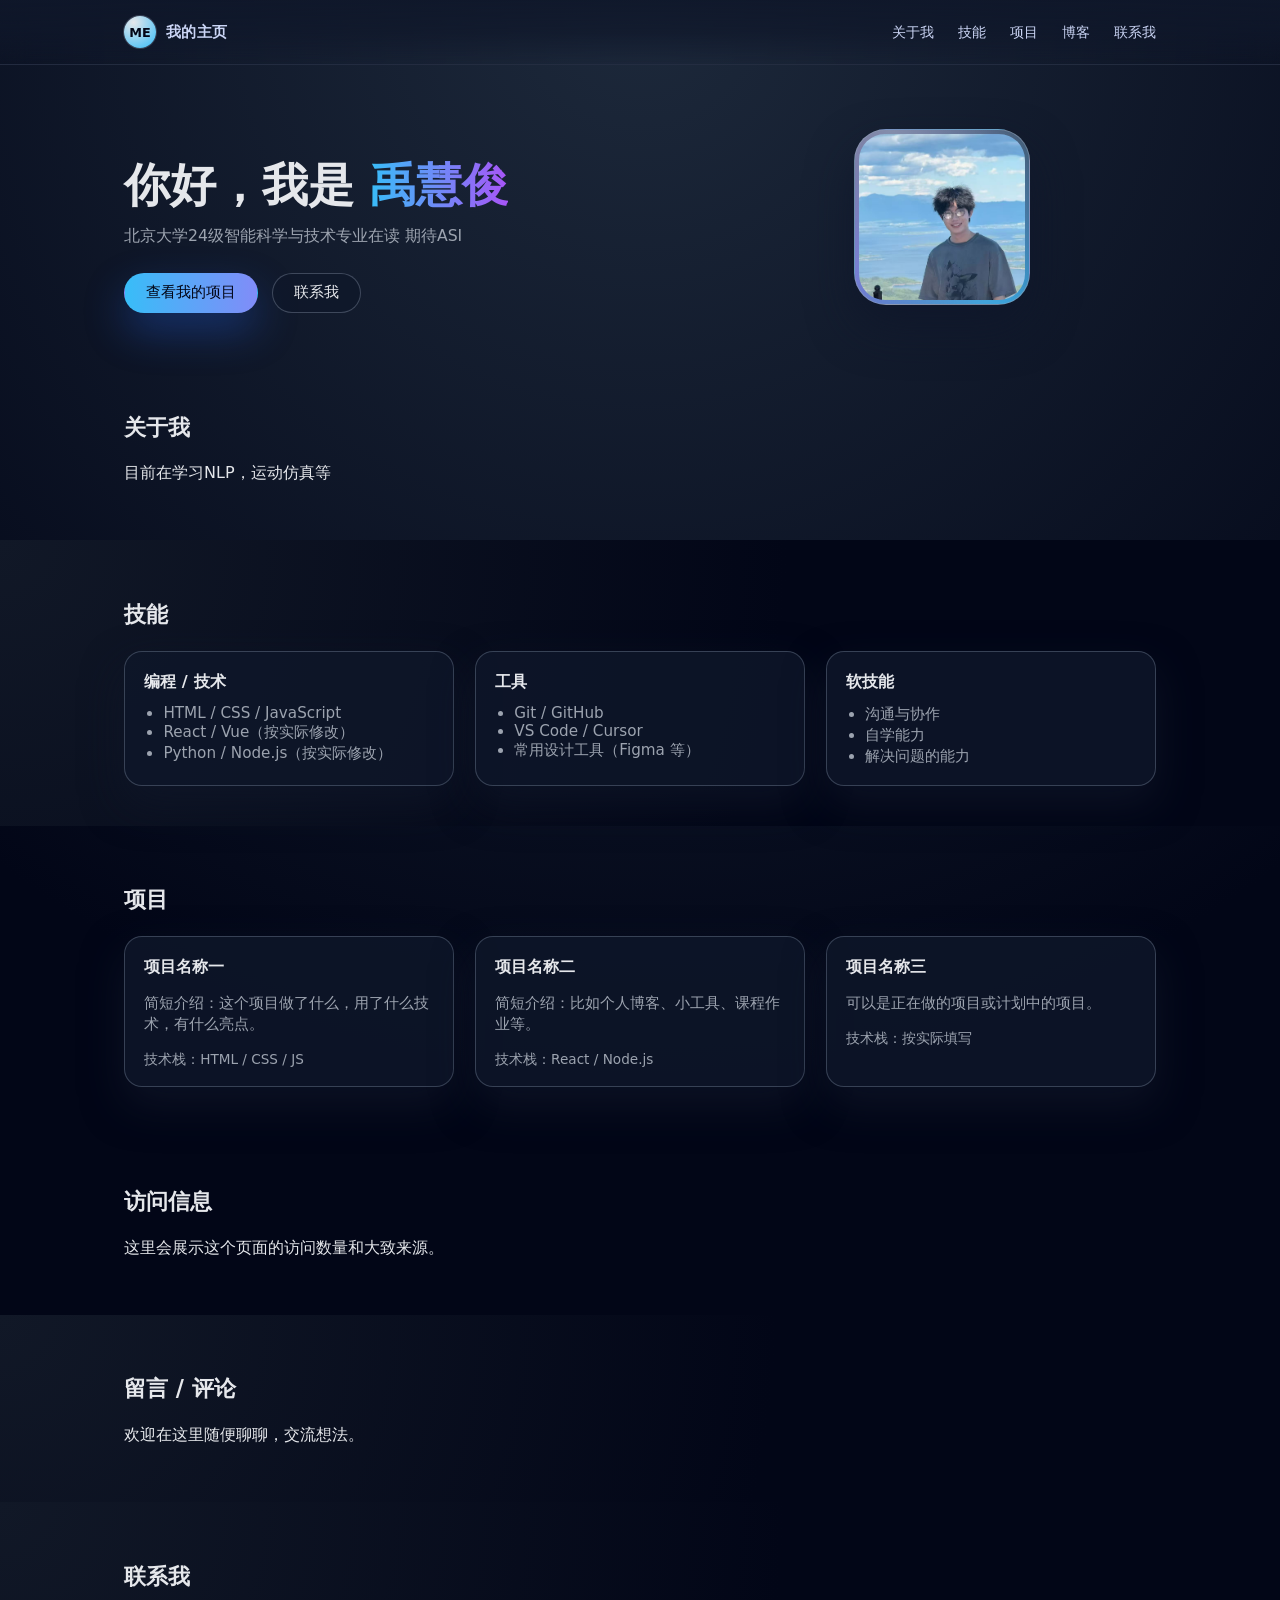
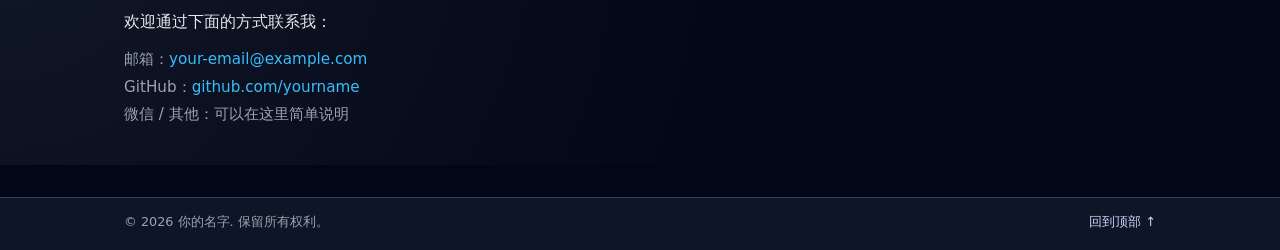
==== index.html @ 92c6ea53 "添加访问统计模块，更新导航链接以包含博客页面" ====
<!DOCTYPE html>
<html lang="zh-CN">
<head>
  <meta charset="UTF-8" />
  <title>我的个人主页</title>
  <meta name="viewport" content="width=device-width, initial-scale=1" />
  <link rel="stylesheet" href="styles.css" />
  <script defer src="https://cloud.umami.is/script.js" data-website-id="895eb124-fd39-4871-87b5-2815db53ff00"></script>
</head>
<body>
  <header class="site-header">
    <div class="container header-content">
      <div class="logo">
        <span class="logo-mark">ME</span>
        <span class="logo-text">我的主页</span>
      </div>
      <nav class="nav">
        <a href="#about">关于我</a>
        <a href="#skills">技能</a>
        <a href="#projects">项目</a>
        <a href="blog.html">博客</a>
        <a href="#contact">联系我</a>
      </nav>
      <button class="nav-toggle" id="navToggle">☰</button>
    </div>
  </header>

  <main>
    <!-- Hero 区 -->
    <section class="hero" id="top">
      <div class="container hero-content">
        <div class="hero-text">
          <h1>你好，我是 <span class="highlight">禹慧俊</span></h1>
          <p class="hero-subtitle">
            北京大学24级智能科学与技术专业在读
            期待ASI
          </p>
          <div class="hero-actions">
            <a href="#projects" class="btn primary">查看我的项目</a>
            <a href="#contact" class="btn secondary">联系我</a>
          </div>
        </div>
        <div class="hero-avatar">
          <div class="avatar-frame">
            <img src="个人照片.jpg" alt="密云水库拍" class="avatar-image" />
          </div>
        </div>
      </div>
    </section>

    <!-- 关于我 -->
    <section class="section" id="about">
      <div class="container">
        <h2 class="section-title">关于我</h2>
        <p>
          目前在学习NLP，运动仿真等
        </p>
      </div>
    </section>

    <!-- 技能 -->
    <section class="section section-alt" id="skills">
      <div class="container">
        <h2 class="section-title">技能</h2>
        <div class="skills-grid">
          <div class="card">
            <h3>编程 / 技术</h3>
            <ul>
              <li>HTML / CSS / JavaScript</li>
              <li>React / Vue（按实际修改）</li>
              <li>Python / Node.js（按实际修改）</li>
            </ul>
          </div>
          <div class="card">
            <h3>工具</h3>
            <ul>
              <li>Git / GitHub</li>
              <li>VS Code / Cursor</li>
              <li>常用设计工具（Figma 等）</li>
            </ul>
          </div>
          <div class="card">
            <h3>软技能</h3>
            <ul>
              <li>沟通与协作</li>
              <li>自学能力</li>
              <li>解决问题的能力</li>
            </ul>
          </div>
        </div>
      </div>
    </section>

    <!-- 项目 -->
    <section class="section" id="projects">
      <div class="container">
        <h2 class="section-title">项目</h2>
        <div class="projects-grid">
          <article class="card project-card">
            <h3>项目名称一</h3>
            <p>简短介绍：这个项目做了什么，用了什么技术，有什么亮点。</p>
            <div class="project-meta">
              <span>技术栈：HTML / CSS / JS</span>
            </div>
          </article>

          <article class="card project-card">
            <h3>项目名称二</h3>
            <p>简短介绍：比如个人博客、小工具、课程作业等。</p>
            <div class="project-meta">
              <span>技术栈：React / Node.js</span>
            </div>
          </article>

          <article class="card project-card">
            <h3>项目名称三</h3>
            <p>可以是正在做的项目或计划中的项目。</p>
            <div class="project-meta">
              <span>技术栈：按实际填写</span>
            </div>
          </article>
        </div>
      </div>
    </section>

    <!-- 访问统计 -->
    <section class="section" id="stats">
      <div class="container">
        <h2 class="section-title">访问信息</h2>
        <p>这里会展示这个页面的访问数量和大致来源。</p>
        <div id="visit-stats">
          <!-- TODO: 在这里接入 Umami / Cloudflare 等统计脚本，显示访问次数 -->
        </div>
        <div id="visit-map">
          <!-- TODO: 在这里嵌入统计服务提供的世界地图组件 -->
        </div>
      </div>
    </section>

    <!-- 评论区 -->
    <section class="section section-alt" id="comments">
      <div class="container">
        <h2 class="section-title">留言 / 评论</h2>
        <p>欢迎在这里随便聊聊，交流想法。</p>
        <div id="comments-root">
          <!-- TODO: 在这里接入 giscus / utterances / Disqus 等评论系统 -->
        </div>
      </div>
    </section>

    <!-- 联系方式 -->
    <section class="section section-alt" id="contact">
      <div class="container">
        <h2 class="section-title">联系我</h2>
        <p>欢迎通过下面的方式联系我：</p>
        <ul class="contact-list">
          <li>邮箱：<a href="mailto:your-email@example.com">your-email@example.com</a></li>
          <li>GitHub：<a href="https://github.com/yourname" target="_blank">github.com/yourname</a></li>
          <li>微信 / 其他：可以在这里简单说明</li>
        </ul>
      </div>
    </section>
  </main>

  <footer class="site-footer">
    <div class="container footer-content">
      <span>© <span id="year"></span> 你的名字. 保留所有权利。</span>
      <a href="#top" class="back-to-top">回到顶部 ↑</a>
    </div>
  </footer>

  <script src="script.js"></script>
</body>
</html>
---- styles.css ----
:root {
  --bg: #0f172a;
  --bg-alt: #020617;
  --card-bg: #020617;
  --accent: #38bdf8;
  --accent-soft: rgba(56, 189, 248, 0.15);
  --text: #e5e7eb;
  --muted: #9ca3af;
  --border: #1f2937;
  --radius-lg: 18px;
  --radius-md: 12px;
  --shadow-soft: 0 22px 45px rgba(15, 23, 42, 0.8);
}

*,
*::before,
*::after {
  box-sizing: border-box;
}

body {
  margin: 0;
  font-family: system-ui, -apple-system, BlinkMacSystemFont, "SF Pro Text",
    "Segoe UI", sans-serif;
  background: radial-gradient(circle at top, #1d293b 0, #020617 55%);
  color: var(--text);
  -webkit-font-smoothing: antialiased;
}

a {
  color: var(--accent);
  text-decoration: none;
}

a:hover {
  text-decoration: underline;
}

.container {
  width: 100%;
  max-width: 1080px;
  margin: 0 auto;
  padding: 0 1.5rem;
}

.site-header {
  position: sticky;
  top: 0;
  z-index: 10;
  backdrop-filter: blur(14px);
  background: linear-gradient(
    to bottom,
    rgba(15, 23, 42, 0.9),
    rgba(15, 23, 42, 0.7),
    transparent
  );
  border-bottom: 1px solid rgba(148, 163, 184, 0.15);
}

.header-content {
  display: flex;
  align-items: center;
  justify-content: space-between;
  height: 64px;
}

.logo {
  display: flex;
  align-items: center;
  gap: 0.6rem;
}

.logo-mark {
  width: 32px;
  height: 32px;
  border-radius: 999px;
  background: radial-gradient(circle at 30% 20%, #e5e7eb, #38bdf8);
  display: inline-flex;
  align-items: center;
  justify-content: center;
  font-weight: 700;
  color: #020617;
  box-shadow: 0 0 0 1px rgba(148, 163, 184, 0.3);
  font-size: 0.8rem;
}

.logo-text {
  font-weight: 600;
  letter-spacing: 0.04em;
  font-size: 0.92rem;
  color: #cbd5f5;
}

.nav {
  display: flex;
  align-items: center;
  gap: 1.5rem;
}

.nav a {
  font-size: 0.9rem;
  color: #cbd5f5;
  padding: 0.2rem 0;
  position: relative;
}

.nav a::after {
  content: "";
  position: absolute;
  left: 0;
  bottom: -4px;
  width: 0;
  height: 2px;
  background: linear-gradient(to right, #38bdf8, #818cf8);
  transition: width 0.18s ease-out;
}

.nav a:hover::after {
  width: 100%;
}

.nav-toggle {
  display: none;
  border: none;
  background: transparent;
  color: var(--text);
  font-size: 1.4rem;
}

.hero {
  padding: 3.5rem 0 2.5rem;
}

.hero-content {
  display: grid;
  grid-template-columns: minmax(0, 2.1fr) minmax(0, 1.6fr);
  gap: 2.5rem;
  align-items: center;
}

.hero-text h1 {
  font-size: clamp(2.2rem, 2.6vw + 1.5rem, 2.9rem);
  line-height: 1.1;
  margin-bottom: 0.8rem;
}

.highlight {
  background: linear-gradient(to right, #38bdf8, #a855f7);
  -webkit-background-clip: text;
  color: transparent;
}

.hero-subtitle {
  color: var(--muted);
  max-width: 32rem;
  font-size: 0.98rem;
}

.hero-actions {
  margin-top: 1.6rem;
  display: flex;
  gap: 0.9rem;
  flex-wrap: wrap;
}

.btn {
  display: inline-flex;
  align-items: center;
  justify-content: center;
  padding: 0.6rem 1.3rem;
  border-radius: 999px;
  font-size: 0.92rem;
  border: 1px solid transparent;
  cursor: pointer;
  text-decoration: none;
  transition: transform 0.12s ease-out, box-shadow 0.12s ease-out,
    background 0.12s ease-out, border-color 0.12s ease-out;
}

.btn.primary {
  background: linear-gradient(to right, #38bdf8, #818cf8);
  color: #020617;
  box-shadow: 0 18px 40px rgba(37, 99, 235, 0.35);
}

.btn.secondary {
  background: rgba(15, 23, 42, 0.7);
  border-color: rgba(148, 163, 184, 0.35);
  color: #e5e7eb;
}

.btn:hover {
  transform: translateY(-1px);
  box-shadow: 0 22px 45px rgba(15, 23, 42, 0.9);
}

.hero-avatar {
  display: flex;
  justify-content: center;
}

.avatar-frame {
  width: 176px;
  height: 176px;
  border-radius: 32px;
  padding: 4px;
  background:
    radial-gradient(circle at 20% 0%, rgba(148, 163, 184, 0.8), transparent),
    radial-gradient(circle at 80% 110%, rgba(56, 189, 248, 0.9), transparent),
    radial-gradient(circle at -10% 80%, rgba(168, 85, 247, 0.85), transparent);
  border: 1px solid rgba(148, 163, 184, 0.5);
  box-shadow: var(--shadow-soft);
}

.avatar-image {
  width: 100%;
  height: 100%;
  border-radius: 26px;
  object-fit: cover;
  display: block;
}

.section {
  padding: 2.5rem 0;
}

.section-alt {
  background: radial-gradient(circle at top left, #111827 0, #020617 60%);
}

.section-title {
  font-size: 1.4rem;
  margin-bottom: 1.3rem;
}

.skills-grid,
.projects-grid {
  display: grid;
  gap: 1.3rem;
}

.skills-grid {
  grid-template-columns: repeat(auto-fit, minmax(220px, 1fr));
}

.projects-grid {
  grid-template-columns: repeat(auto-fit, minmax(260px, 1fr));
}

.card {
  background: rgba(15, 23, 42, 0.85);
  border-radius: var(--radius-lg);
  border: 1px solid rgba(148, 163, 184, 0.32);
  padding: 1.2rem 1.2rem 1.1rem;
  box-shadow: 0 18px 40px rgba(15, 23, 42, 0.7);
}

.card h3 {
  margin: 0 0 0.7rem;
  font-size: 1.02rem;
}

.card ul {
  margin: 0;
  padding-left: 1.2rem;
  color: var(--muted);
  font-size: 0.95rem;
}

.project-card p {
  color: var(--muted);
  font-size: 0.95rem;
}

.project-meta {
  margin-top: 0.7rem;
  display: flex;
  justify-content: space-between;
  align-items: center;
  font-size: 0.85rem;
  color: #9ca3af;
}

.contact-list {
  list-style: none;
  margin: 0.5rem 0 0;
  padding: 0;
  color: var(--muted);
  font-size: 0.95rem;
}

.contact-list li + li {
  margin-top: 0.4rem;
}

.site-footer {
  border-top: 1px solid rgba(148, 163, 184, 0.3);
  margin-top: 2rem;
  padding: 1rem 0 1.2rem;
  background: rgba(15, 23, 42, 0.9);
}

.footer-content {
  display: flex;
  justify-content: space-between;
  align-items: center;
  font-size: 0.8rem;
  color: #9ca3af;
}

.back-to-top {
  color: #cbd5f5;
}

@media (max-width: 768px) {
  .header-content {
    height: 56px;
  }

  .nav {
    position: absolute;
    top: 56px;
    right: 1.5rem;
    flex-direction: column;
    background: rgba(15, 23, 42, 0.98);
    padding: 0.7rem 1rem;
    border-radius: 14px;
    border: 1px solid rgba(148, 163, 184, 0.3);
    display: none;
  }

  .nav.show {
    display: flex;
  }

  .nav-toggle {
    display: block;
  }

  .hero {
    padding-top: 2.5rem;
  }

  .hero-content {
    grid-template-columns: minmax(0, 1fr);
  }

  .hero-avatar {
    order: -1;
    margin-bottom: 1.2rem;
  }

  .avatar-frame {
    width: 140px;
    height: 140px;
  }

  .section {
    padding: 2rem 0;
  }

  .footer-content {
    flex-direction: column;
    gap: 0.5rem;
    align-items: flex-start;
  }
}
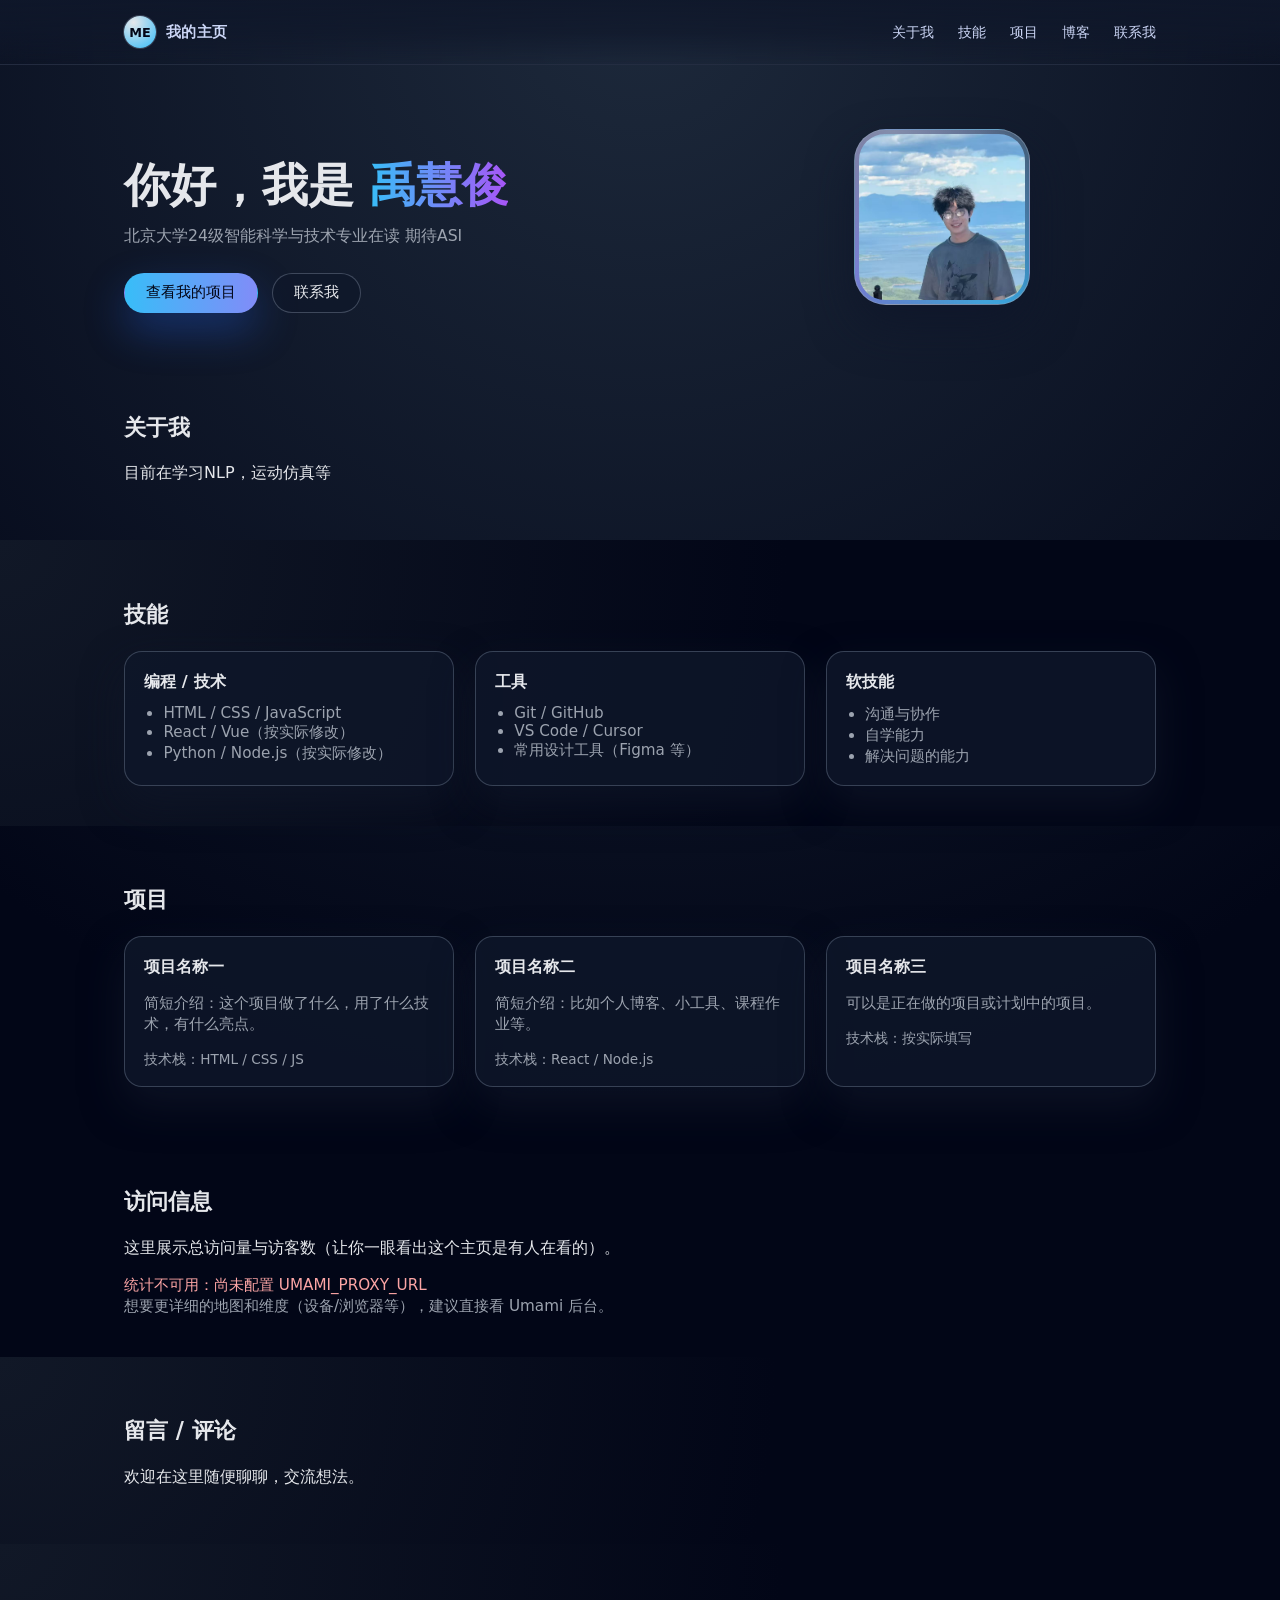
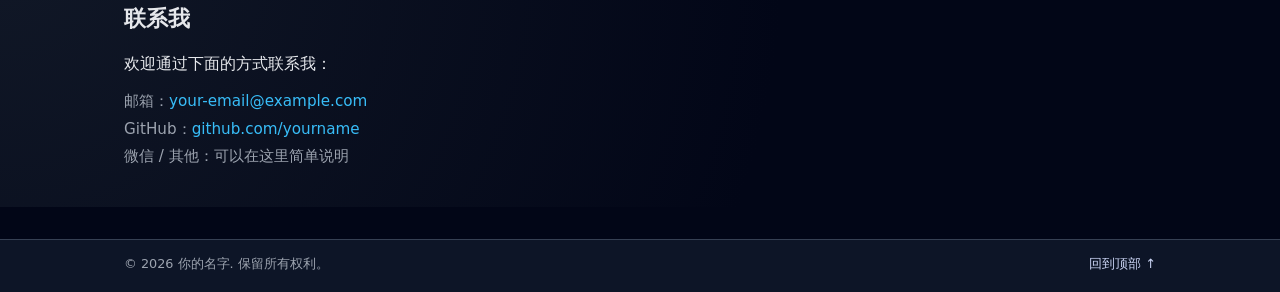
==== commit e54ba171: "尝试" ====
--- a/index.html
+++ b/index.html
@@ -6,6 +6,11 @@
   <meta name="viewport" content="width=device-width, initial-scale=1" />
   <link rel="stylesheet" href="styles.css" />
   <script defer src="https://cloud.umami.is/script.js" data-website-id="895eb124-fd39-4871-87b5-2815db53ff00"></script>
+  <script>
+    // 方案 B：把这里改成你自己的代理接口地址（Cloudflare Worker / 其他后端）。
+    // 示例：https://umami-proxy.yourname.workers.dev
+    window.UMAMI_PROXY_URL = "";
+  </script>
 </head>
 <body>
   <header class="site-header">
@@ -127,12 +132,14 @@
     <section class="section" id="stats">
       <div class="container">
         <h2 class="section-title">访问信息</h2>
-        <p>这里会展示这个页面的访问数量和大致来源。</p>
+        <p>这里展示总访问量与访客数（让你一眼看出这个主页是有人在看的）。</p>
         <div id="visit-stats">
-          <!-- TODO: 在这里接入 Umami / Cloudflare 等统计脚本，显示访问次数 -->
+          <div class="stats-loading">统计加载中…</div>
         </div>
         <div id="visit-map">
-          <!-- TODO: 在这里嵌入统计服务提供的世界地图组件 -->
+          <div class="stats-hint">
+            想要更详细的地图和维度（设备/浏览器等），建议直接看 Umami 后台。
+          </div>
         </div>
       </div>
     </section>
--- a/styles.css
+++ b/styles.css
@@ -281,6 +281,151 @@
   color: #9ca3af;
 }
 
+.stats-loading,
+.stats-error,
+.stats-hint {
+  color: var(--muted);
+  font-size: 0.95rem;
+}
+
+.stats-error {
+  color: #fca5a5;
+}
+
+.stats-grid {
+  display: grid;
+  grid-template-columns: repeat(auto-fit, minmax(220px, 1fr));
+  gap: 1.1rem;
+  margin-bottom: 1.1rem;
+}
+
+.stats-hero {
+  display: grid;
+  grid-template-columns: repeat(2, minmax(0, 1fr));
+  gap: 1.1rem;
+  margin-bottom: 1.1rem;
+}
+
+.stats-hero-card {
+  background: radial-gradient(circle at 20% 0%, rgba(56, 189, 248, 0.22), transparent),
+    rgba(15, 23, 42, 0.85);
+  border-radius: var(--radius-lg);
+  border: 1px solid rgba(148, 163, 184, 0.32);
+  padding: 1.1rem 1.2rem;
+  box-shadow: 0 18px 40px rgba(15, 23, 42, 0.7);
+}
+
+.stats-mini {
+  grid-column: 1 / -1;
+  display: grid;
+  grid-template-columns: repeat(auto-fit, minmax(240px, 1fr));
+  gap: 0.8rem;
+  background: rgba(15, 23, 42, 0.55);
+  border-radius: var(--radius-lg);
+  border: 1px solid rgba(148, 163, 184, 0.22);
+  padding: 0.8rem 1rem;
+}
+
+.stats-mini-item {
+  display: flex;
+  align-items: center;
+  justify-content: space-between;
+  gap: 0.8rem;
+  color: var(--muted);
+  font-size: 0.92rem;
+}
+
+.stats-mini-k {
+  overflow: hidden;
+  text-overflow: ellipsis;
+  white-space: nowrap;
+}
+
+.stats-mini-v {
+  color: #cbd5f5;
+  font-variant-numeric: tabular-nums;
+}
+
+.stats-card {
+  background: rgba(15, 23, 42, 0.85);
+  border-radius: var(--radius-lg);
+  border: 1px solid rgba(148, 163, 184, 0.32);
+  padding: 1.1rem 1.2rem;
+  box-shadow: 0 18px 40px rgba(15, 23, 42, 0.7);
+}
+
+.stats-label {
+  color: var(--muted);
+  font-size: 0.9rem;
+}
+
+.stats-value {
+  margin-top: 0.35rem;
+  font-size: 1.65rem;
+  font-weight: 700;
+  letter-spacing: 0.02em;
+}
+
+.stats-value-lg {
+  font-size: clamp(2.1rem, 1.4vw + 1.6rem, 2.6rem);
+}
+
+.stats-lists {
+  display: grid;
+  grid-template-columns: repeat(auto-fit, minmax(260px, 1fr));
+  gap: 1.1rem;
+}
+
+.stats-list h3 {
+  margin: 0 0 0.8rem;
+}
+
+.stats-ul {
+  margin: 0;
+  padding: 0;
+  list-style: none;
+  color: var(--muted);
+  font-size: 0.95rem;
+}
+
+.stats-ul li {
+  display: grid;
+  grid-template-columns: 10px minmax(0, 1fr) auto;
+  gap: 0.6rem;
+  align-items: center;
+  padding: 0.35rem 0;
+  border-bottom: 1px solid rgba(148, 163, 184, 0.15);
+}
+
+.stats-ul li:last-child {
+  border-bottom: none;
+}
+
+.dot {
+  width: 8px;
+  height: 8px;
+  border-radius: 999px;
+  background: #ef4444;
+  box-shadow: 0 0 0 4px rgba(239, 68, 68, 0.12);
+}
+
+.stats-item-key {
+  overflow: hidden;
+  text-overflow: ellipsis;
+  white-space: nowrap;
+}
+
+.stats-item-val {
+  color: #cbd5f5;
+  font-variant-numeric: tabular-nums;
+}
+
+.stats-empty {
+  color: var(--muted);
+  border-bottom: none !important;
+  grid-template-columns: 1fr !important;
+}
+
 .contact-list {
   list-style: none;
   margin: 0.5rem 0 0;
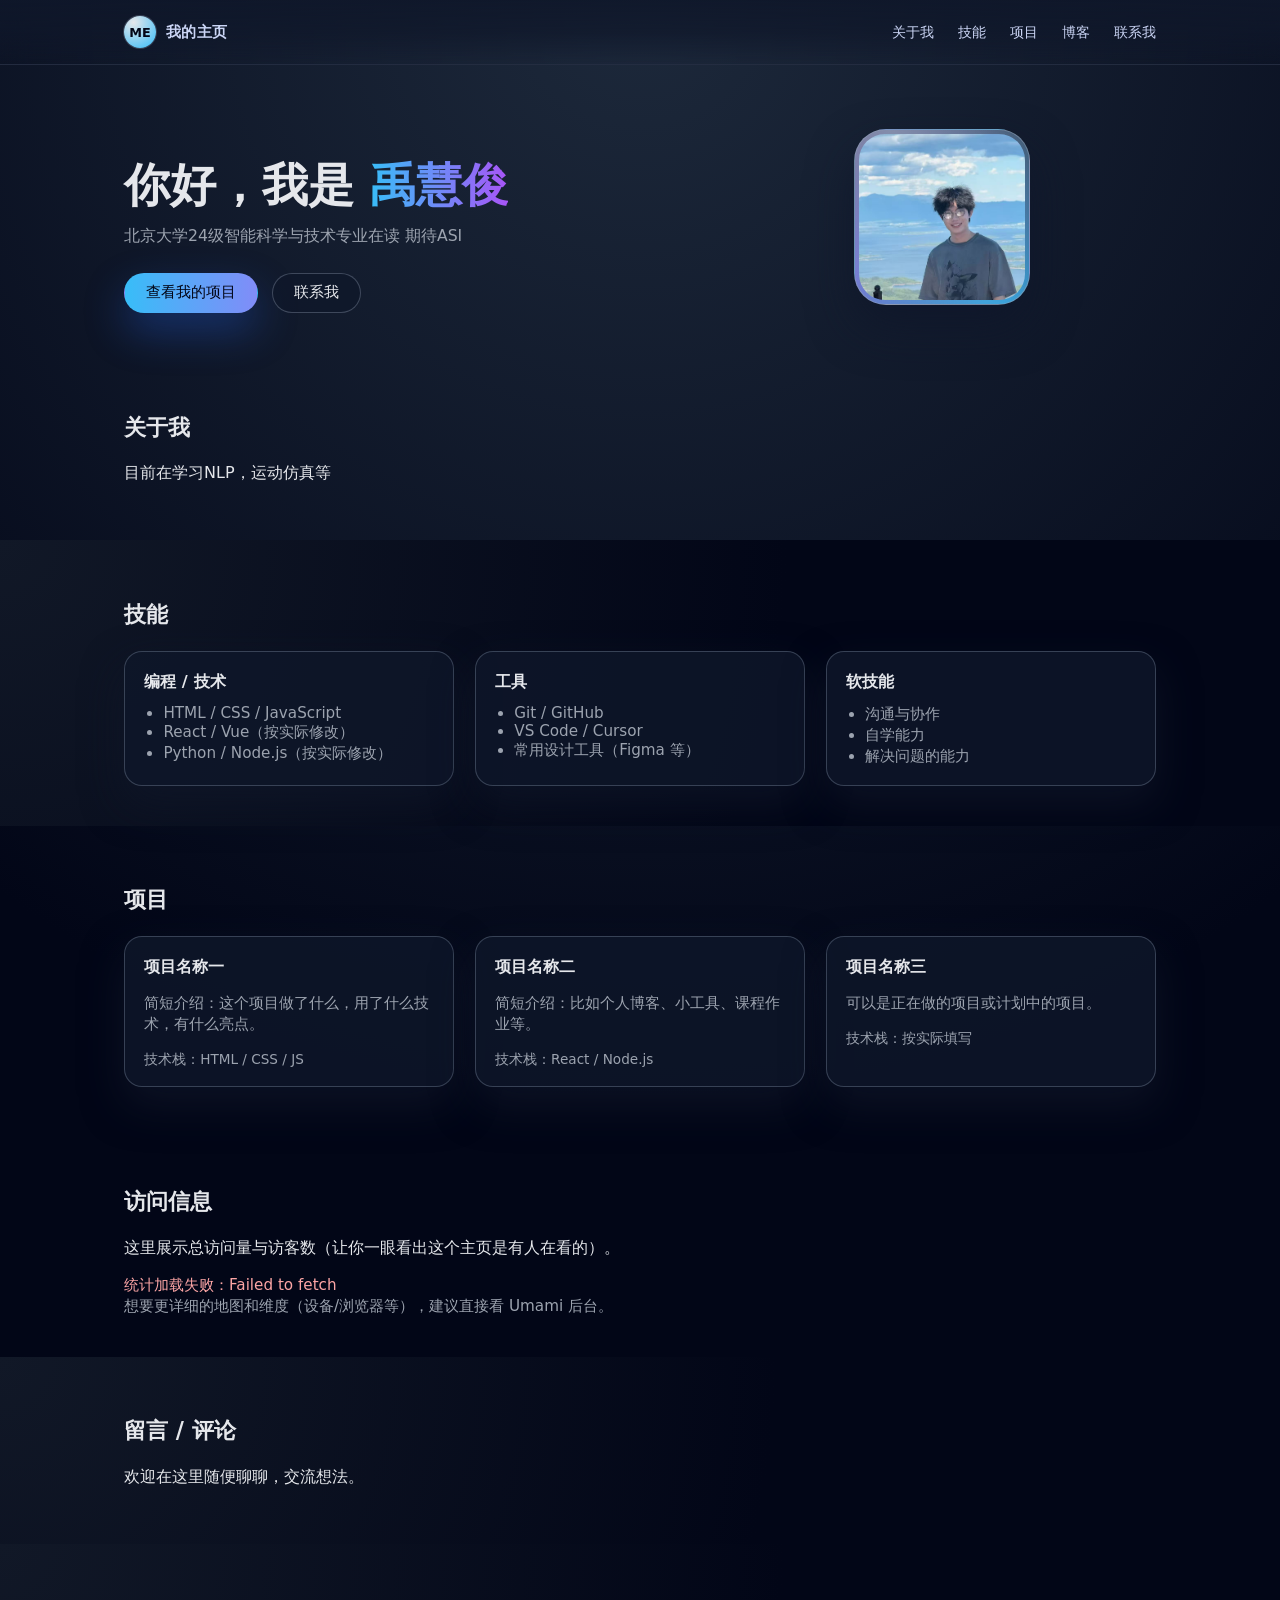
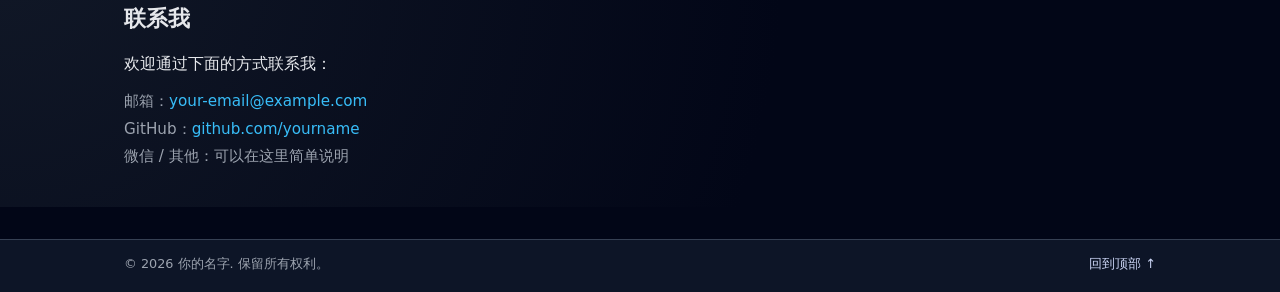
==== commit 19860bf9: "加入访问记录" ====
--- a/index.html
+++ b/index.html
@@ -9,7 +9,7 @@
   <script>
     // 方案 B：把这里改成你自己的代理接口地址（Cloudflare Worker / 其他后端）。
     // 示例：https://umami-proxy.yourname.workers.dev
-    window.UMAMI_PROXY_URL = "";
+    window.UMAMI_PROXY_URL = "https://homepage.yuhuijun2006.workers.dev";
   </script>
 </head>
 <body>
--- a/styles.css
+++ b/styles.css
@@ -389,12 +389,12 @@
 }
 
 .stats-ul li {
-  display: grid;
-  grid-template-columns: 10px minmax(0, 1fr) auto;
-  gap: 0.6rem;
-  align-items: center;
-  padding: 0.35rem 0;
-  border-bottom: 1px solid rgba(148, 163, 184, 0.15);
+  position: relative;
+  display: flex;
+  align-items: center;
+  justify-content: space-between;
+  gap: 0.75rem;
+  padding: 0.4rem 0;
 }
 
 .stats-ul li:last-child {
@@ -402,14 +402,17 @@
 }
 
 .dot {
-  width: 8px;
-  height: 8px;
+  width: 10px;
+  height: 10px;
   border-radius: 999px;
-  background: #ef4444;
-  box-shadow: 0 0 0 4px rgba(239, 68, 68, 0.12);
+  background: radial-gradient(circle at 30% 30%, #fee2e2, #f97373);
+  box-shadow: 0 0 0 6px rgba(248, 113, 113, 0.16);
 }
 
 .stats-item-key {
+  display: inline-flex;
+  align-items: center;
+  gap: 0.4rem;
   overflow: hidden;
   text-overflow: ellipsis;
   white-space: nowrap;
@@ -418,6 +421,11 @@
 .stats-item-val {
   color: #cbd5f5;
   font-variant-numeric: tabular-nums;
+  padding: 0.15rem 0.55rem;
+  border-radius: 999px;
+  background: rgba(15, 23, 42, 0.85);
+  border: 1px solid rgba(148, 163, 184, 0.4);
+  font-size: 0.86rem;
 }
 
 .stats-empty {
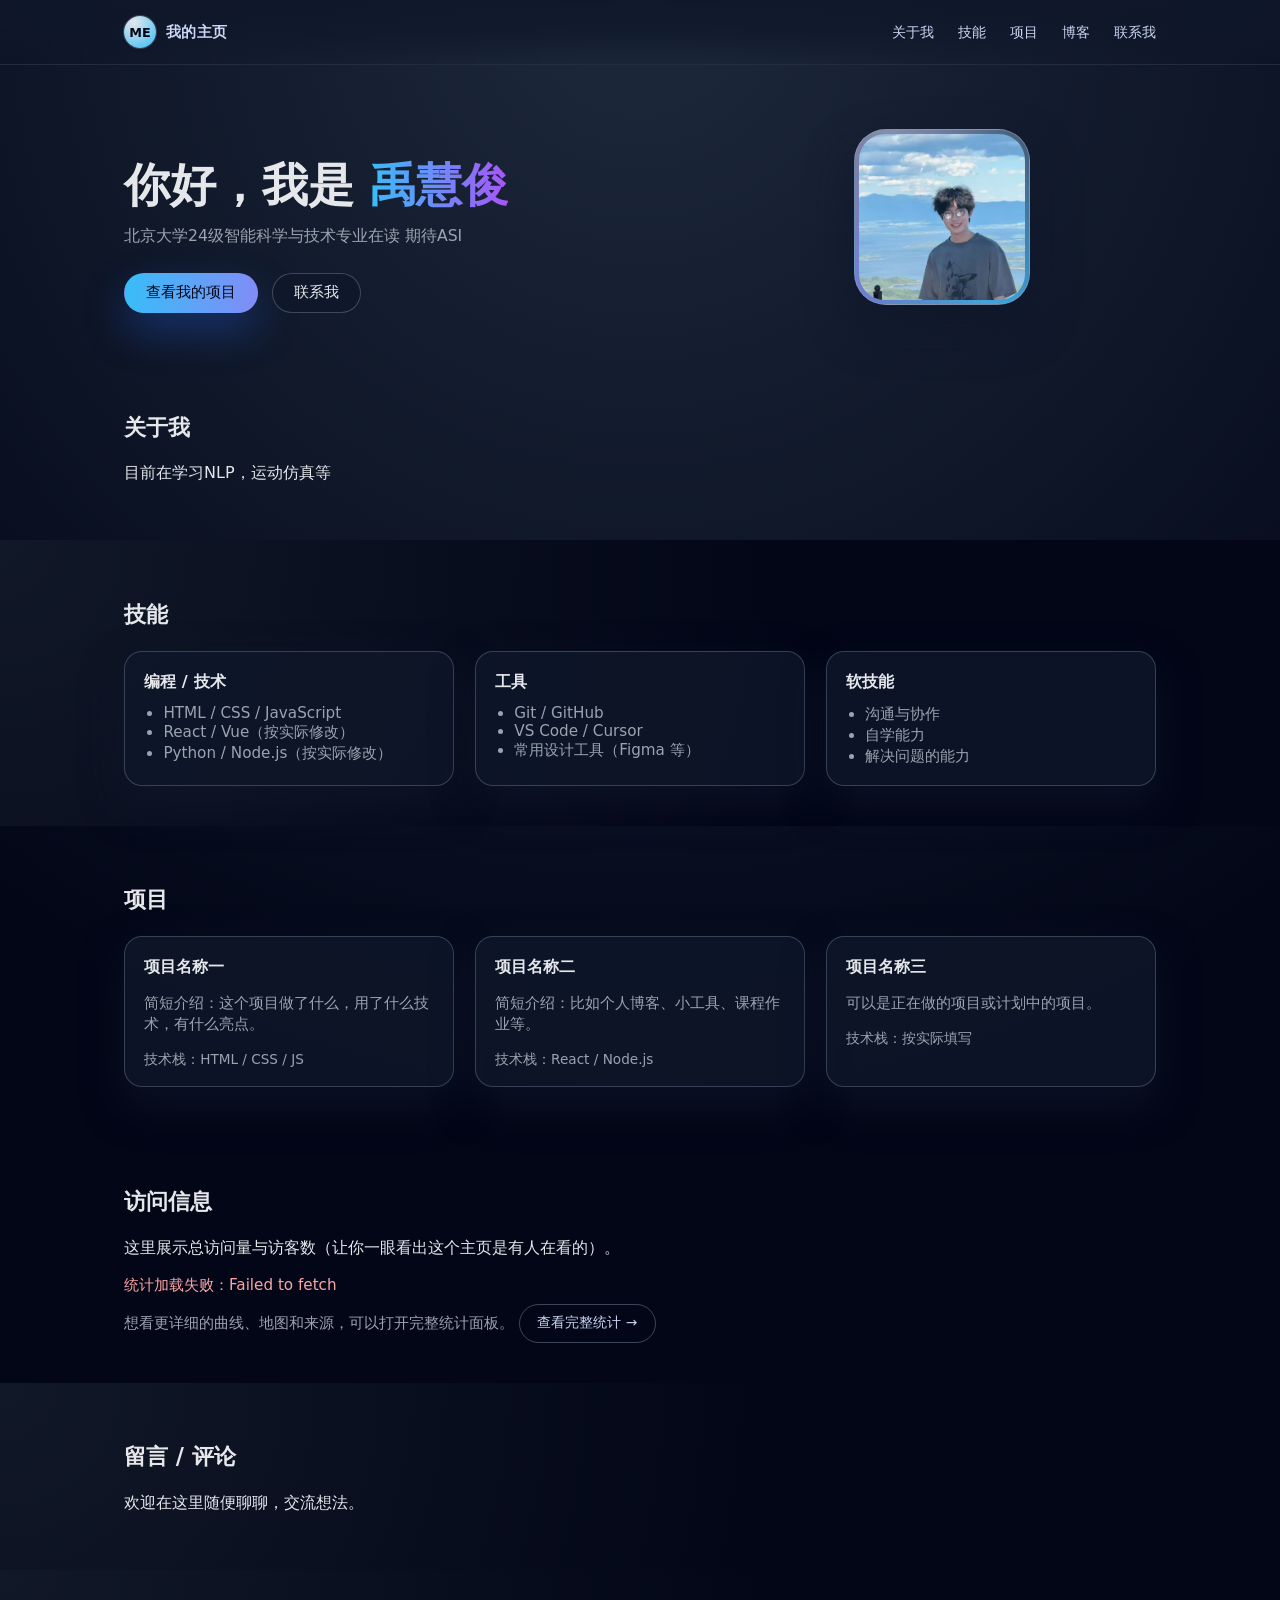
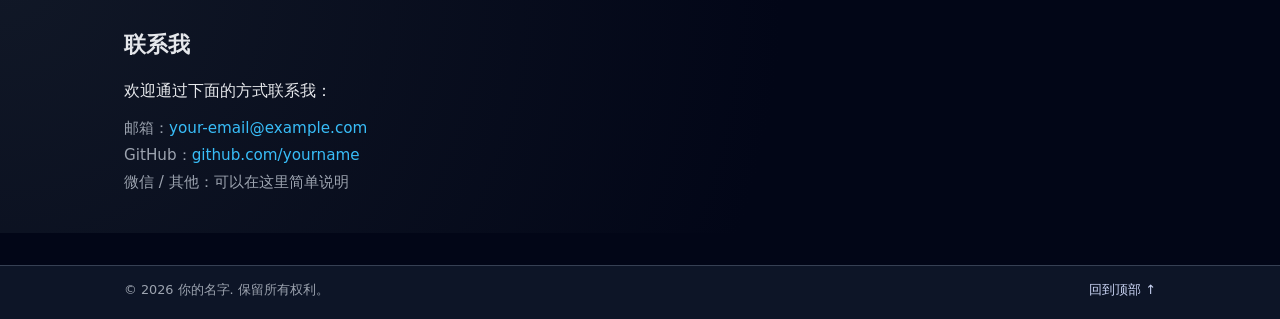
==== commit d6b6d7ba: "Add tertiary button style and update stats share link layout" ====
--- a/index.html
+++ b/index.html
@@ -138,7 +138,15 @@
         </div>
         <div id="visit-map">
           <div class="stats-hint">
-            想要更详细的地图和维度（设备/浏览器等），建议直接看 Umami 后台。
+            想看更详细的曲线、地图和来源，可以打开完整统计面板。
+            <a
+              class="btn tertiary stats-share-link"
+              href="https://cloud.umami.is/share/CSGrk1qUaG5o5KT7"
+              target="_blank"
+              rel="noreferrer"
+            >
+              查看完整统计 →
+            </a>
           </div>
         </div>
       </div>
--- a/styles.css
+++ b/styles.css
@@ -189,6 +189,18 @@
   color: #e5e7eb;
 }
 
+.btn.tertiary {
+  padding-inline: 1.1rem;
+  background: transparent;
+  border-color: rgba(148, 163, 184, 0.4);
+  color: #cbd5f5;
+  font-size: 0.86rem;
+}
+
+.btn.tertiary:hover {
+  background: rgba(15, 23, 42, 0.8);
+}
+
 .btn:hover {
   transform: translateY(-1px);
   box-shadow: 0 22px 45px rgba(15, 23, 42, 0.9);
@@ -288,6 +300,11 @@
   font-size: 0.95rem;
 }
 
+.stats-share-link {
+  display: inline-flex;
+  margin-top: 0.5rem;
+}
+
 .stats-error {
   color: #fca5a5;
 }
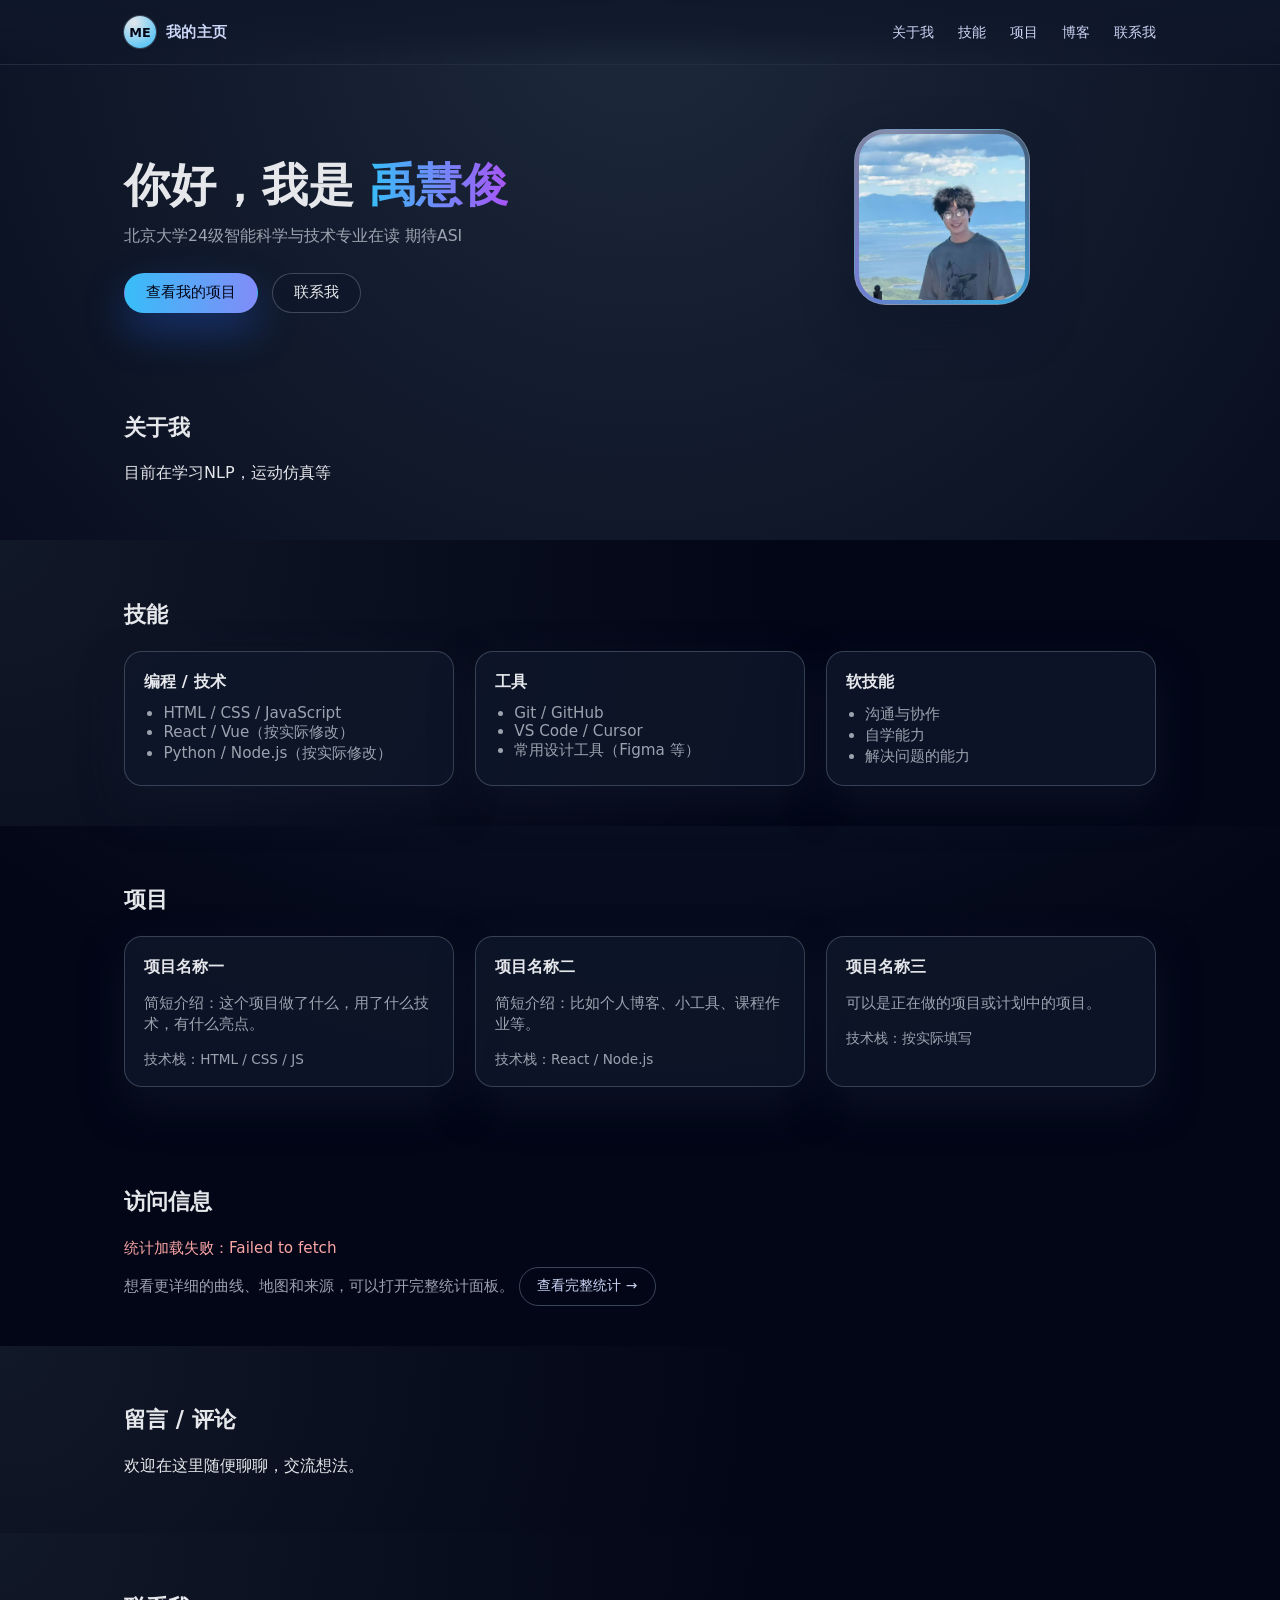
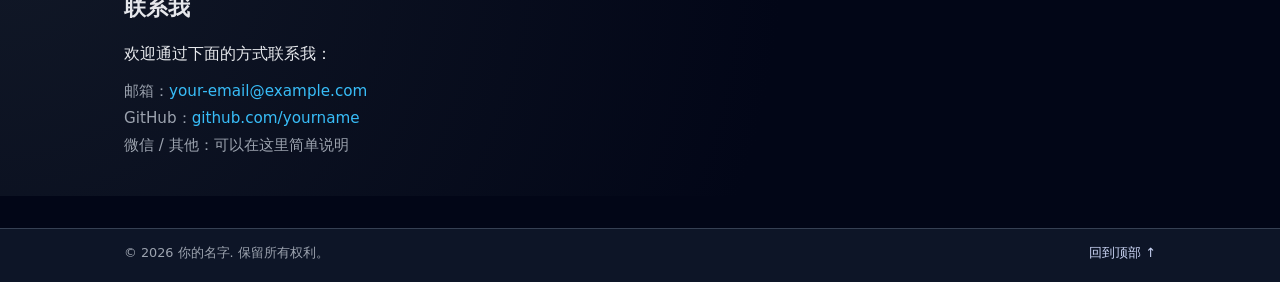
==== commit 635a3db6: "Remove description paragraph from visit stats section in index.html" ====
--- a/index.html
+++ b/index.html
@@ -132,7 +132,6 @@
     <section class="section" id="stats">
       <div class="container">
         <h2 class="section-title">访问信息</h2>
-        <p>这里展示总访问量与访客数（让你一眼看出这个主页是有人在看的）。</p>
         <div id="visit-stats">
           <div class="stats-loading">统计加载中…</div>
         </div>
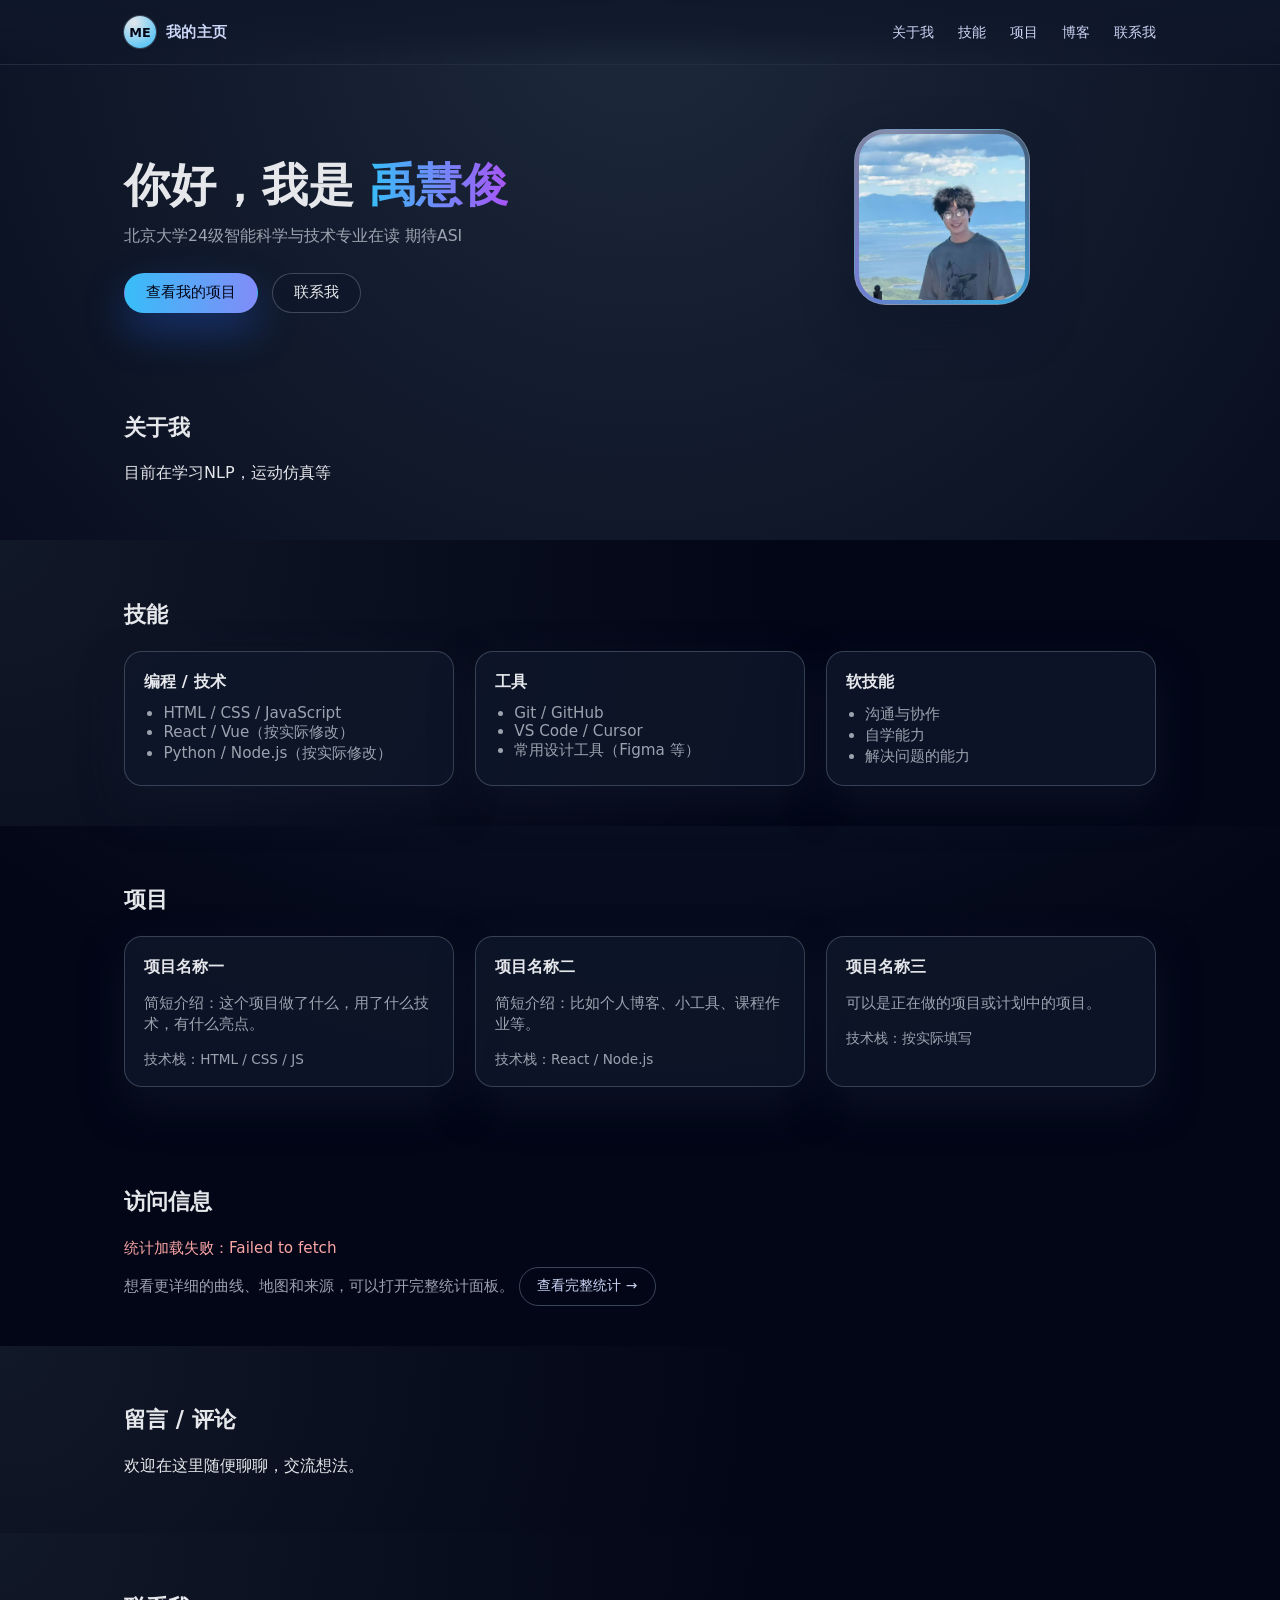
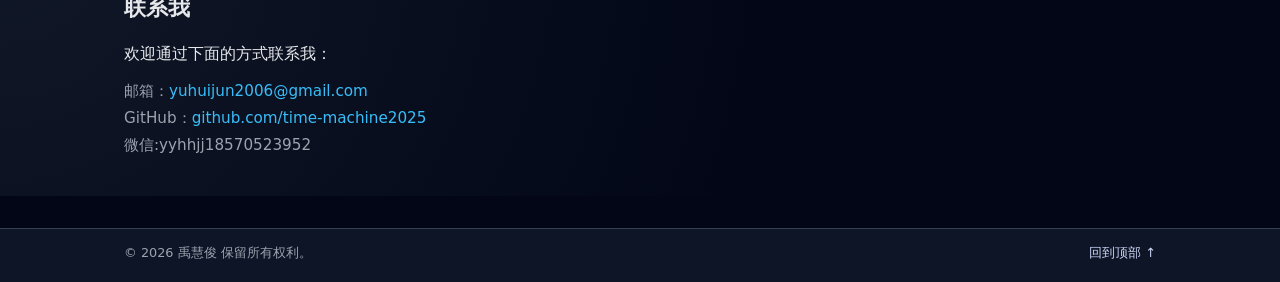
==== commit 73eda6dd: "Update contact information and footer copyright in index.html" ====
--- a/index.html
+++ b/index.html
@@ -168,9 +168,9 @@
         <h2 class="section-title">联系我</h2>
         <p>欢迎通过下面的方式联系我：</p>
         <ul class="contact-list">
-          <li>邮箱：<a href="mailto:your-email@example.com">your-email@example.com</a></li>
-          <li>GitHub：<a href="https://github.com/yourname" target="_blank">github.com/yourname</a></li>
-          <li>微信 / 其他：可以在这里简单说明</li>
+          <li>邮箱：<a href="mailto:yuhuijun2006@gmail.com">yuhuijun2006@gmail.com</a></li>
+          <li>GitHub：<a href="https://github.com/time-machine2025" target="_blank">github.com/time-machine2025</a></li>
+          <li>微信:yyhhjj18570523952</li>
         </ul>
       </div>
     </section>
@@ -178,7 +178,7 @@
 
   <footer class="site-footer">
     <div class="container footer-content">
-      <span>© <span id="year"></span> 你的名字. 保留所有权利。</span>
+      <span>© <span id="year"></span> 禹慧俊 保留所有权利。</span>
       <a href="#top" class="back-to-top">回到顶部 ↑</a>
     </div>
   </footer>
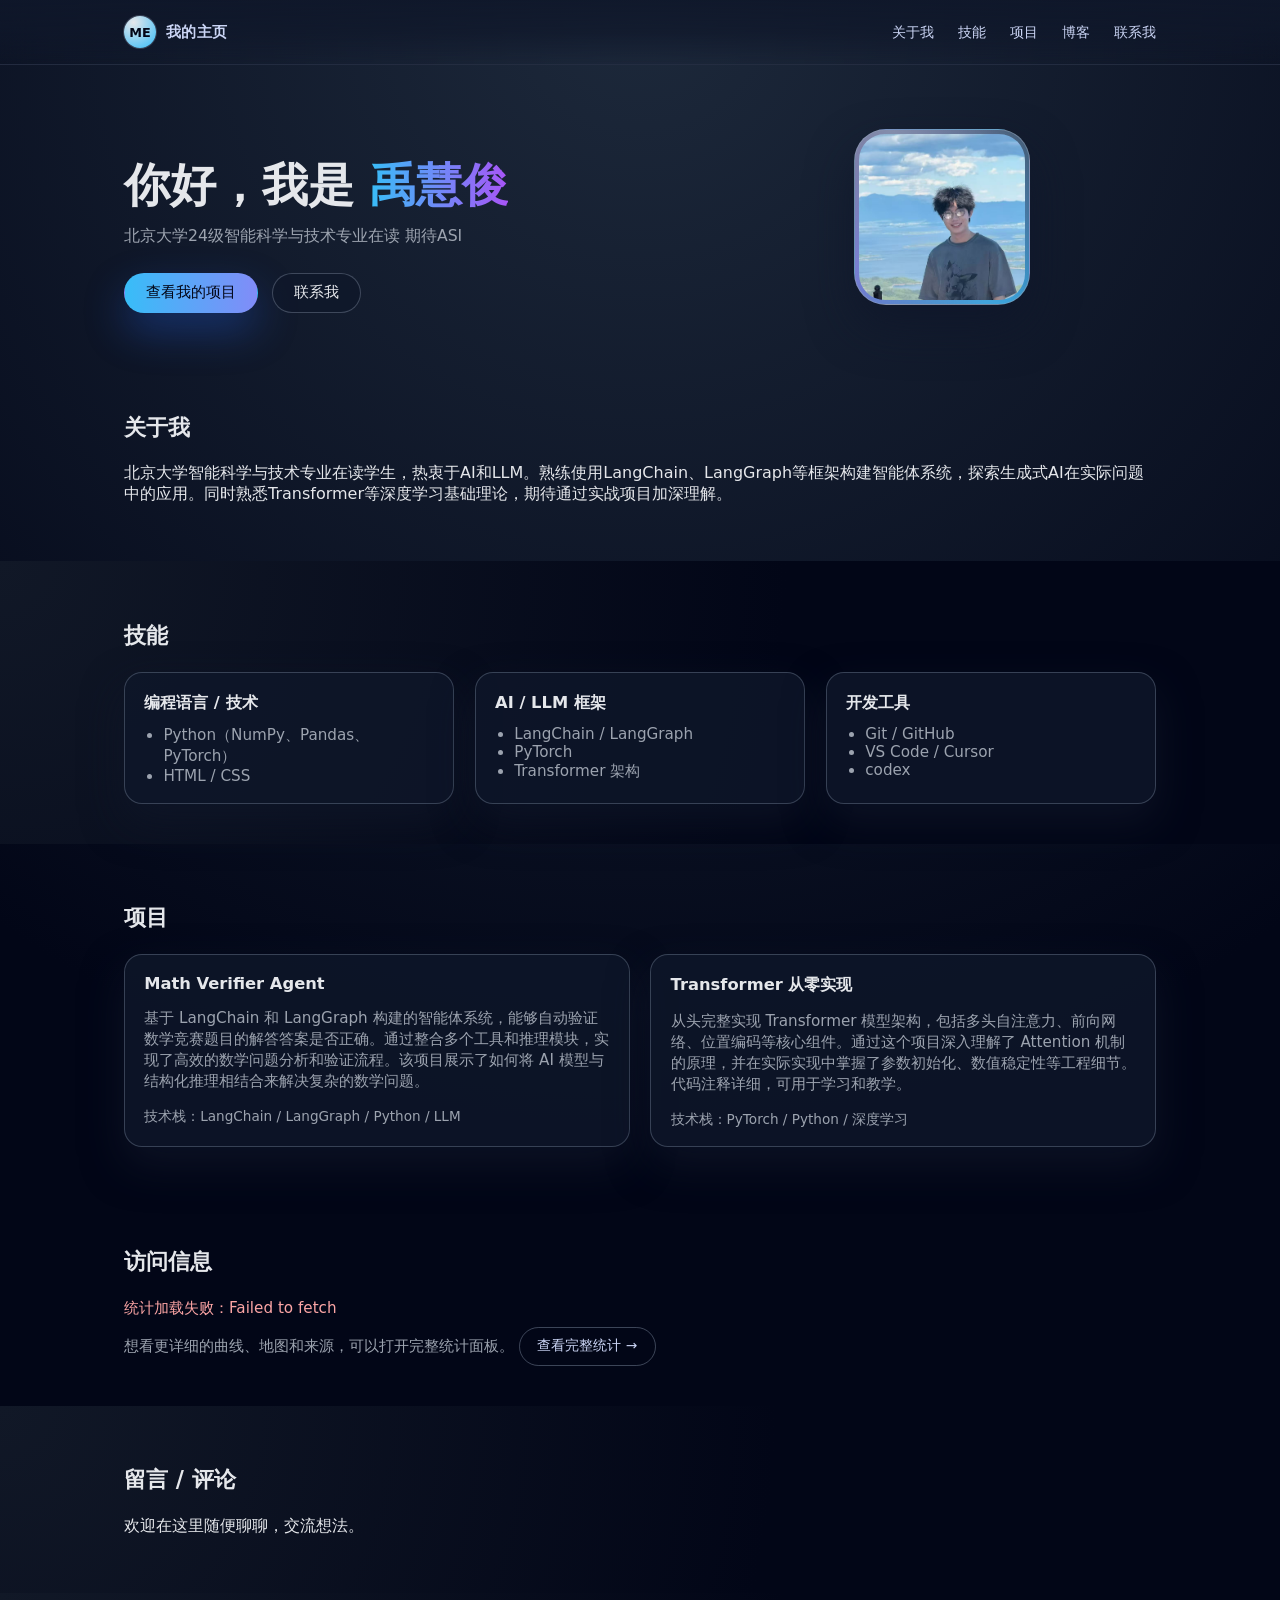
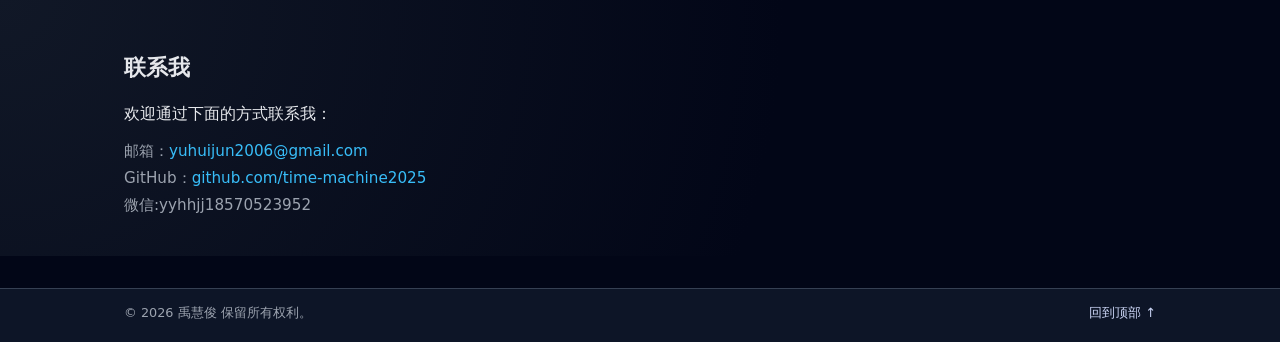
==== commit 8309cce7: "更新了项目信息" ====
--- a/index.html
+++ b/index.html
@@ -58,7 +58,7 @@
       <div class="container">
         <h2 class="section-title">关于我</h2>
         <p>
-          目前在学习NLP，运动仿真等
+          北京大学智能科学与技术专业在读学生，热衷于AI和LLM。熟练使用LangChain、LangGraph等框架构建智能体系统，探索生成式AI在实际问题中的应用。同时熟悉Transformer等深度学习基础理论，期待通过实战项目加深理解。
         </p>
       </div>
     </section>
@@ -69,27 +69,26 @@
         <h2 class="section-title">技能</h2>
         <div class="skills-grid">
           <div class="card">
-            <h3>编程 / 技术</h3>
+            <h3>编程语言 / 技术</h3>
             <ul>
-              <li>HTML / CSS / JavaScript</li>
-              <li>React / Vue（按实际修改）</li>
-              <li>Python / Node.js（按实际修改）</li>
+              <li>Python（NumPy、Pandas、PyTorch）</li>
+              <li>HTML / CSS</li>
             </ul>
           </div>
           <div class="card">
-            <h3>工具</h3>
+            <h3>AI / LLM 框架</h3>
+            <ul>
+              <li>LangChain / LangGraph</li>
+              <li>PyTorch</li>
+              <li>Transformer 架构</li>
+            </ul>
+          </div>
+          <div class="card">
+            <h3>开发工具</h3>
             <ul>
               <li>Git / GitHub</li>
               <li>VS Code / Cursor</li>
-              <li>常用设计工具（Figma 等）</li>
-            </ul>
-          </div>
-          <div class="card">
-            <h3>软技能</h3>
-            <ul>
-              <li>沟通与协作</li>
-              <li>自学能力</li>
-              <li>解决问题的能力</li>
+              <li>codex</li>
             </ul>
           </div>
         </div>
@@ -102,26 +101,18 @@
         <h2 class="section-title">项目</h2>
         <div class="projects-grid">
           <article class="card project-card">
-            <h3>项目名称一</h3>
-            <p>简短介绍：这个项目做了什么，用了什么技术，有什么亮点。</p>
+            <h3>Math Verifier Agent</h3>
+            <p>基于 LangChain 和 LangGraph 构建的智能体系统，能够自动验证数学竞赛题目的解答答案是否正确。通过整合多个工具和推理模块，实现了高效的数学问题分析和验证流程。该项目展示了如何将 AI 模型与结构化推理相结合来解决复杂的数学问题。</p>
             <div class="project-meta">
-              <span>技术栈：HTML / CSS / JS</span>
+              <span>技术栈：LangChain / LangGraph / Python / LLM</span>
             </div>
           </article>
 
           <article class="card project-card">
-            <h3>项目名称二</h3>
-            <p>简短介绍：比如个人博客、小工具、课程作业等。</p>
+            <h3>Transformer 从零实现</h3>
+            <p>从头完整实现 Transformer 模型架构，包括多头自注意力、前向网络、位置编码等核心组件。通过这个项目深入理解了 Attention 机制的原理，并在实际实现中掌握了参数初始化、数值稳定性等工程细节。代码注释详细，可用于学习和教学。</p>
             <div class="project-meta">
-              <span>技术栈：React / Node.js</span>
-            </div>
-          </article>
-
-          <article class="card project-card">
-            <h3>项目名称三</h3>
-            <p>可以是正在做的项目或计划中的项目。</p>
-            <div class="project-meta">
-              <span>技术栈：按实际填写</span>
+              <span>技术栈：PyTorch / Python / 深度学习</span>
             </div>
           </article>
         </div>
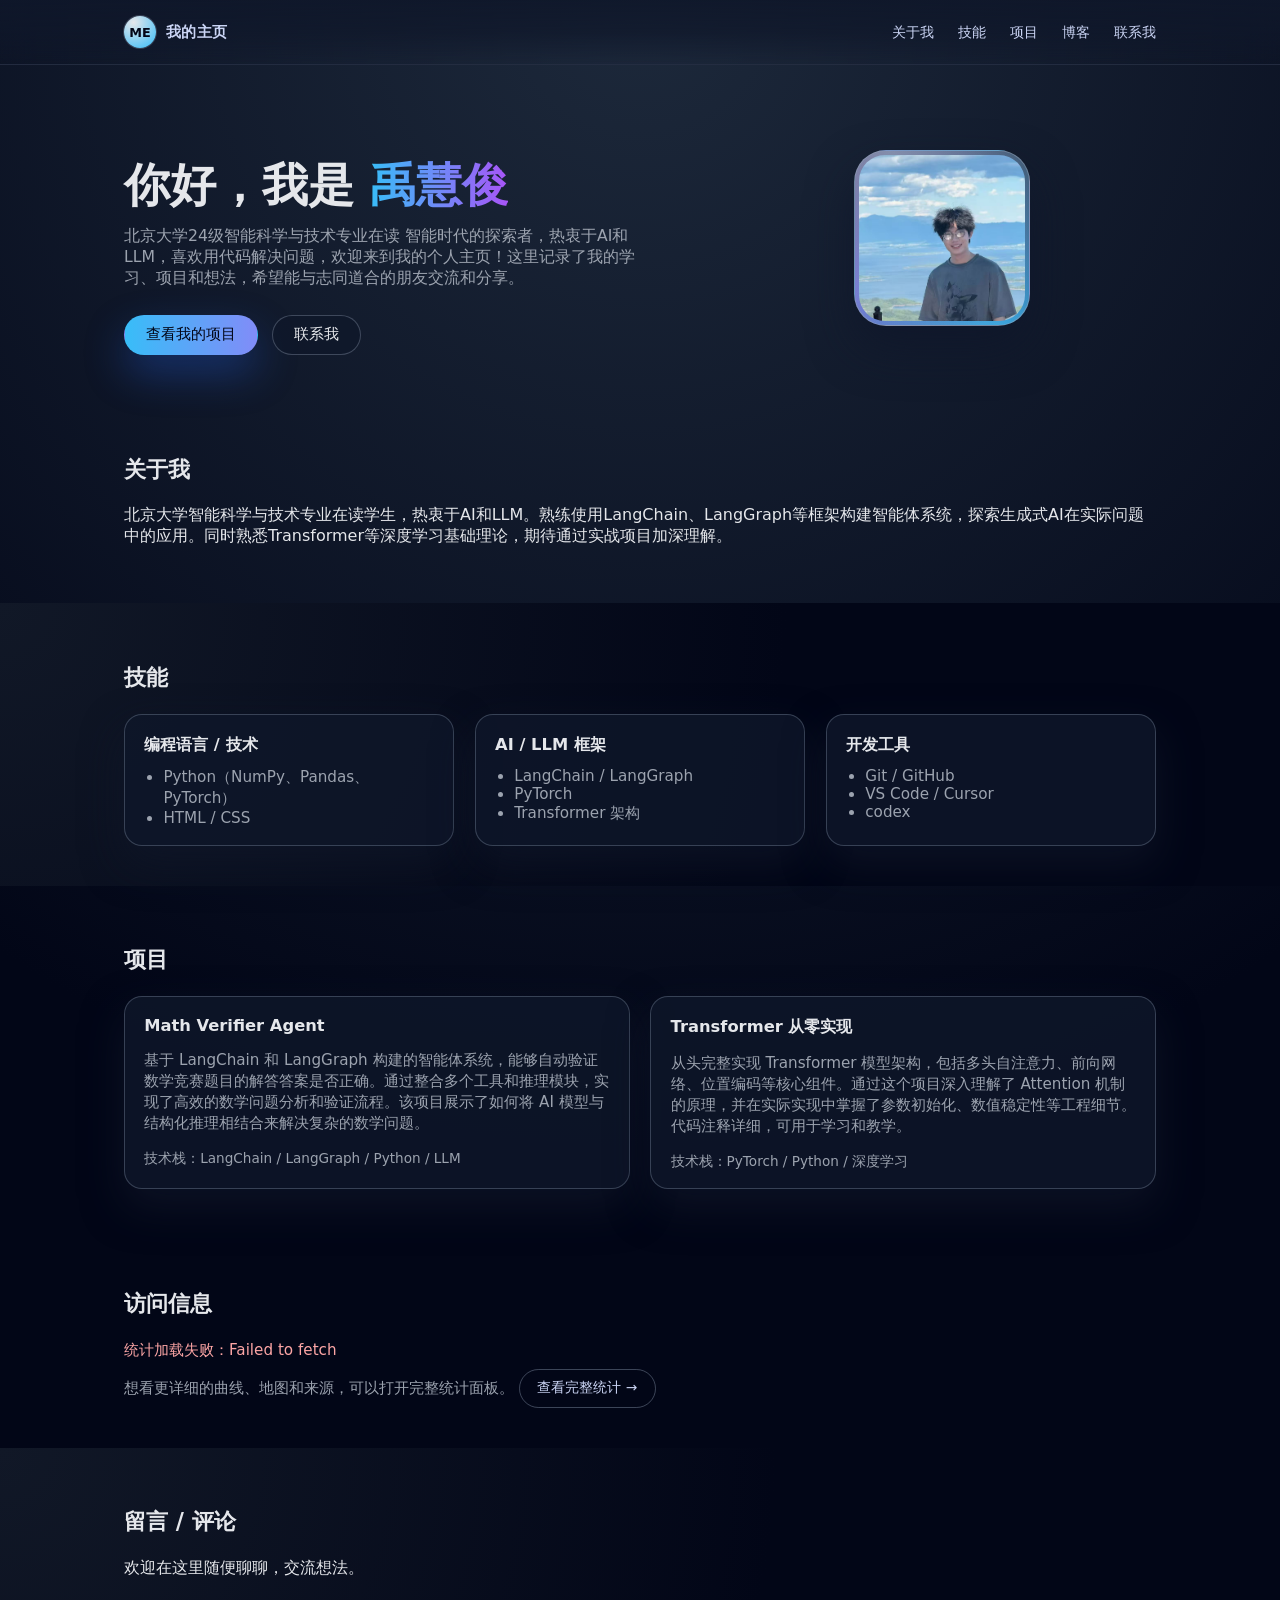
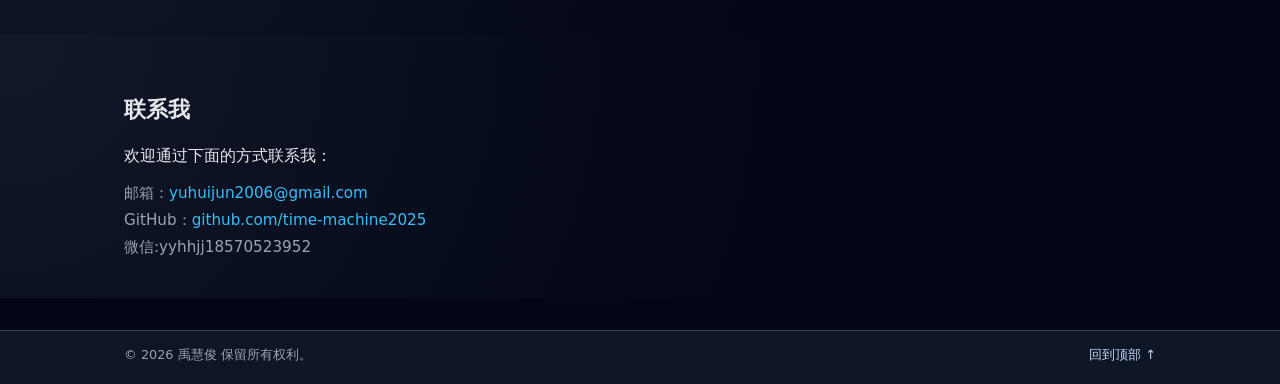
==== commit d515721a: "Update homepage content" ====
--- a/index.html
+++ b/index.html
@@ -38,7 +38,7 @@
           <h1>你好，我是 <span class="highlight">禹慧俊</span></h1>
           <p class="hero-subtitle">
             北京大学24级智能科学与技术专业在读
-            期待ASI
+            智能时代的探索者，热衷于AI和LLM，喜欢用代码解决问题，欢迎来到我的个人主页！这里记录了我的学习、项目和想法，希望能与志同道合的朋友交流和分享。
           </p>
           <div class="hero-actions">
             <a href="#projects" class="btn primary">查看我的项目</a>
